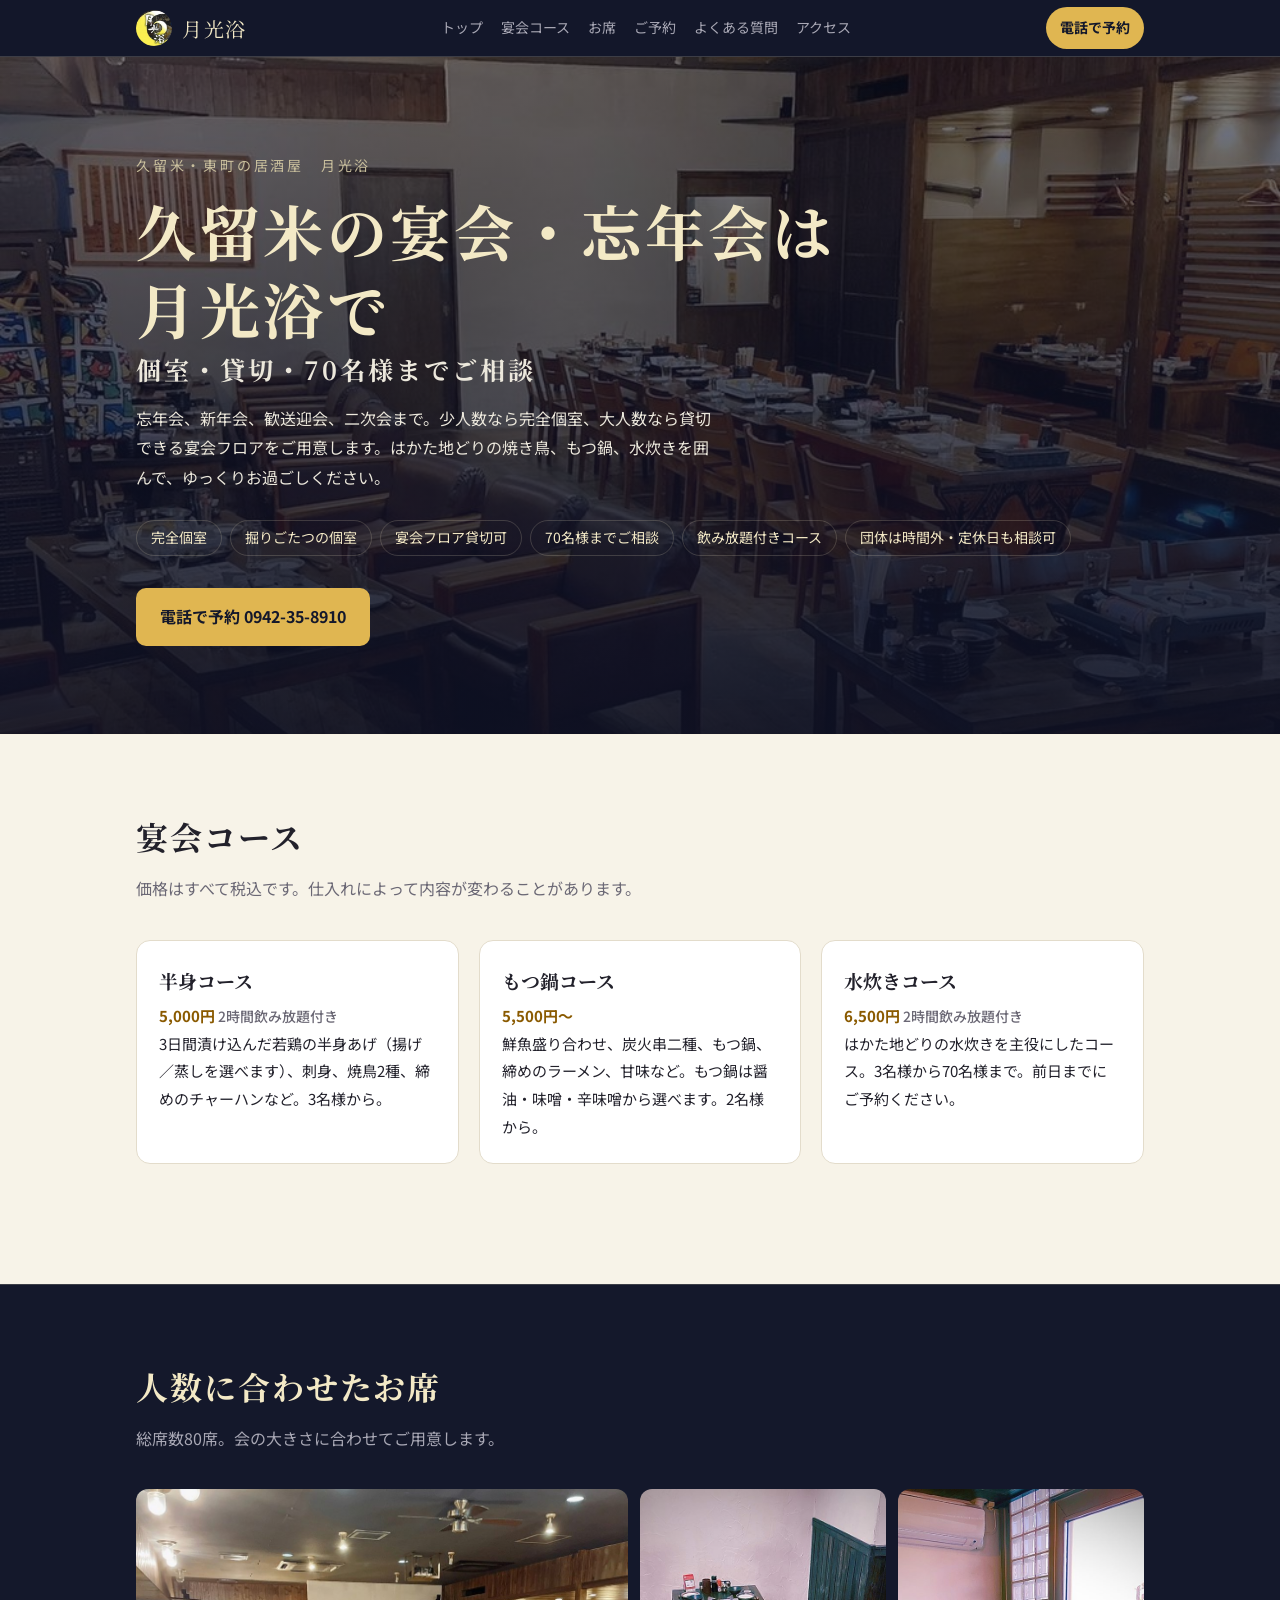
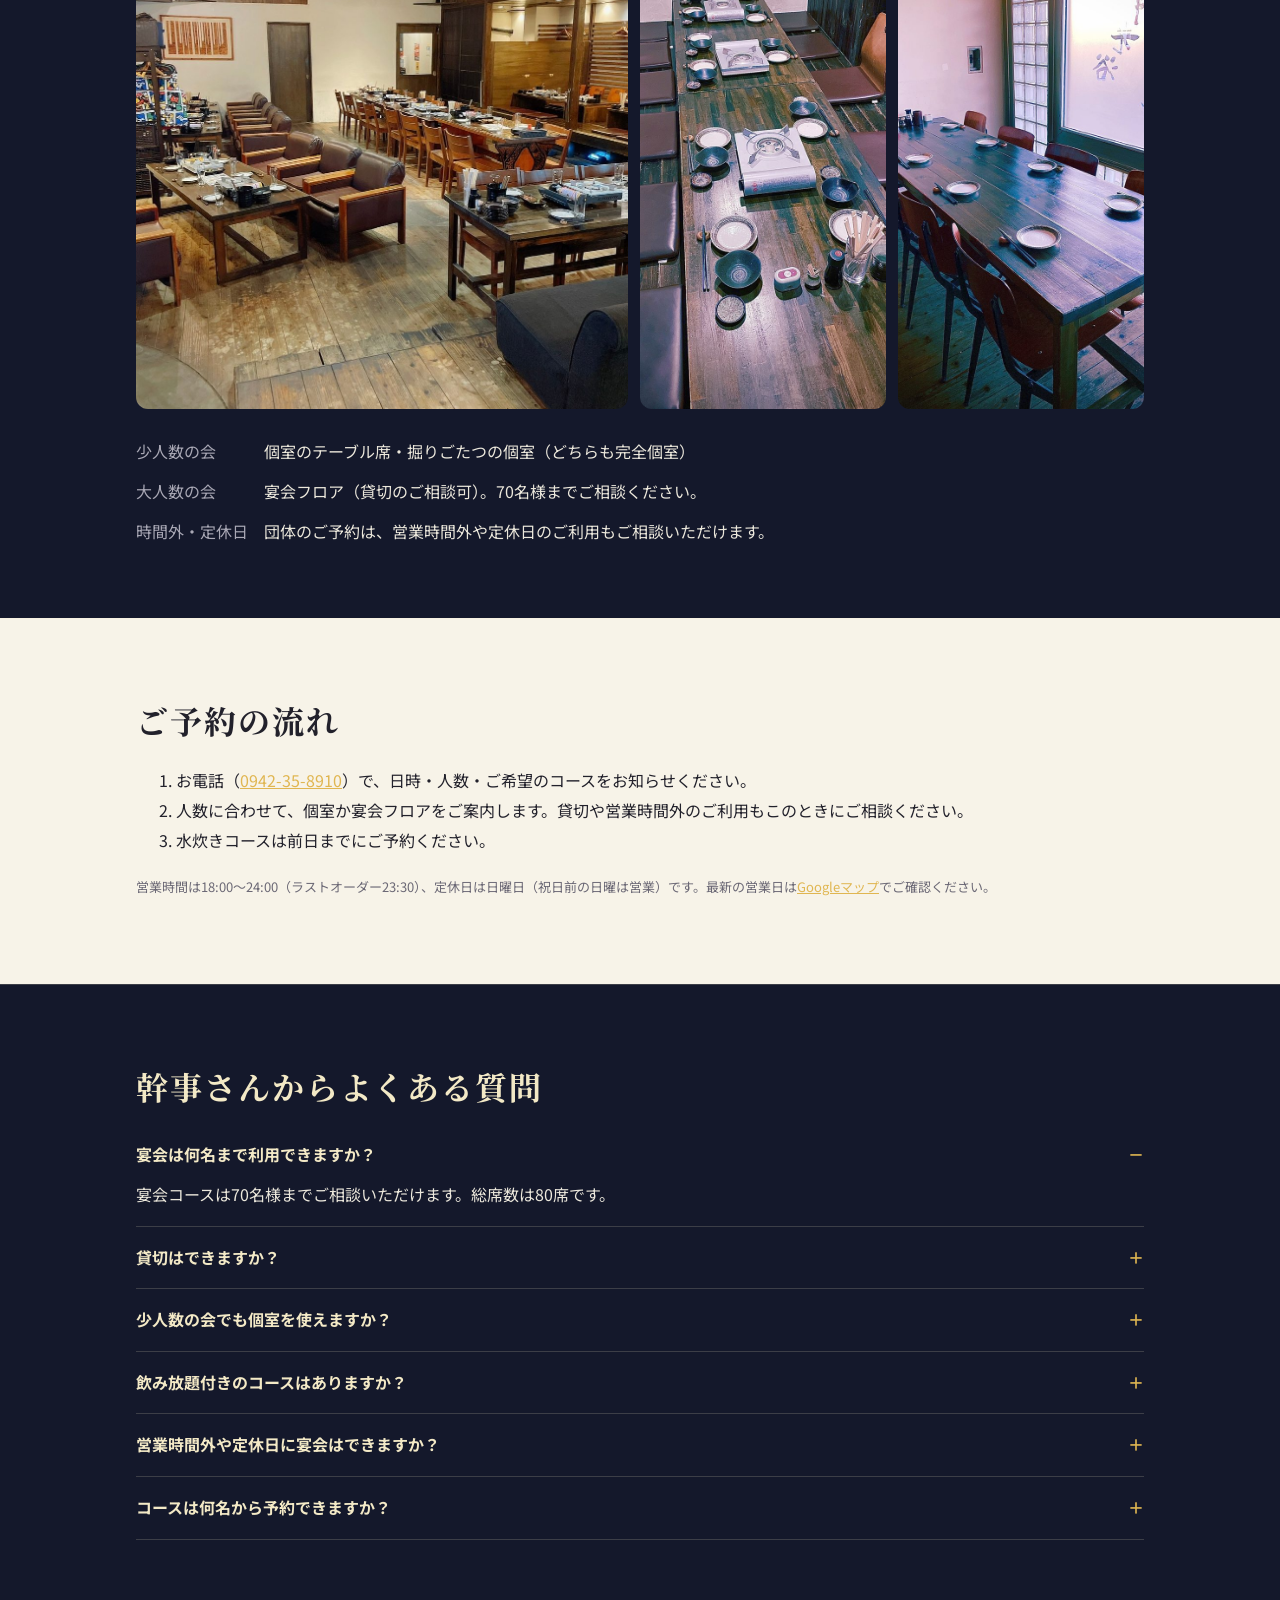
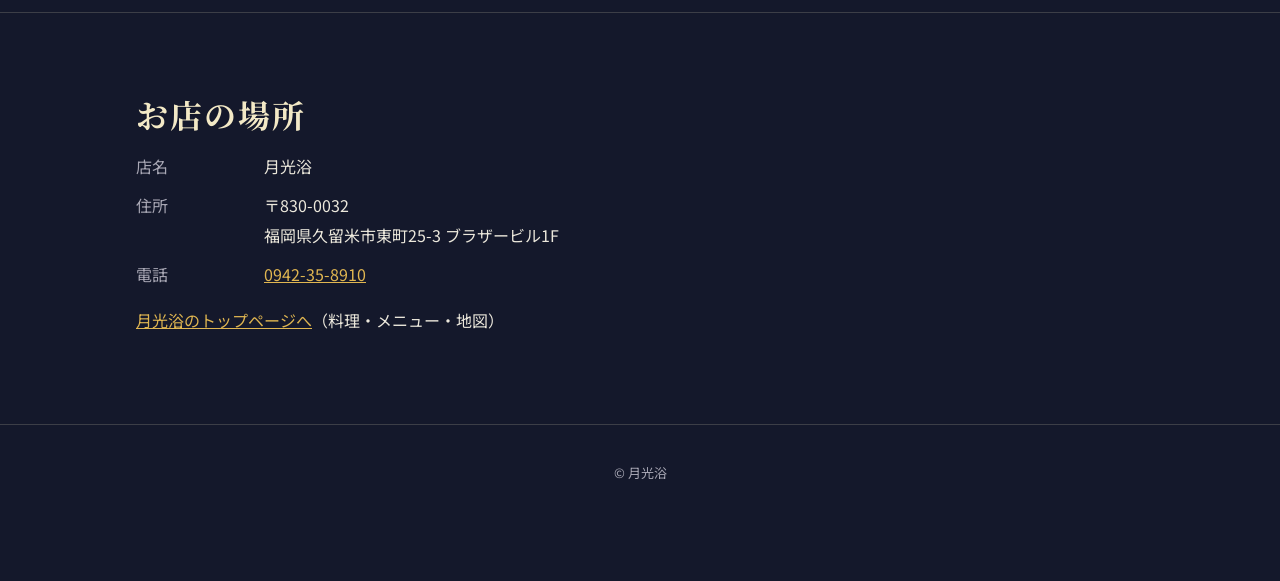
==== enkai/index.html @ 6325808b "宴会・忘年会のページ、メニューの構造化データ、サイトマップを追加 料理写真を画像要素にして画像検索に載るようにし、画像の大きさを指定。CSSを style.css に分けて2ページで共有。  Co-A" ====
<!doctype html>
<html lang="ja">
<head>
<meta charset="utf-8">
<meta name="viewport" content="width=device-width, initial-scale=1">
<title>久留米の宴会・忘年会・歓送迎会｜月光浴（個室・貸切・70名様まで）</title>
<meta name="description" content="久留米・東町の居酒屋「月光浴」の宴会案内。完全個室と貸切できる宴会フロア、飲み放題付きコース5,000円から。忘年会・新年会・歓送迎会・二次会に。70名様までご相談、団体は営業時間外や定休日もご相談ください。ご予約は0942-35-8910。">
<meta property="og:type" content="website">
<meta property="og:title" content="久留米の宴会・忘年会は月光浴｜個室・貸切・70名様まで">
<meta property="og:description" content="完全個室と貸切できる宴会フロア。飲み放題付きコース5,000円から。">
<meta property="og:image" content="https://imprint283-boop.github.io/gekkoyoku/images/floor.jpg">
<meta property="og:url" content="https://imprint283-boop.github.io/gekkoyoku/enkai/">
<link rel="canonical" href="https://imprint283-boop.github.io/gekkoyoku/enkai/">
<meta name="theme-color" content="#14182b">
<link rel="preconnect" href="https://fonts.googleapis.com">
<link rel="preconnect" href="https://fonts.gstatic.com" crossorigin>
<link href="https://fonts.googleapis.com/css2?family=Noto+Serif+JP:wght@500;700&family=Noto+Sans+JP:wght@400;500;700&display=swap" rel="stylesheet">
<link rel="stylesheet" href="../style.css">
<script type="application/ld+json">
{
  "@context": "https://schema.org",
  "@type": "BreadcrumbList",
  "itemListElement": [
    { "@type": "ListItem", "position": 1, "name": "月光浴", "item": "https://imprint283-boop.github.io/gekkoyoku/" },
    { "@type": "ListItem", "position": 2, "name": "宴会・忘年会", "item": "https://imprint283-boop.github.io/gekkoyoku/enkai/" }
  ]
}
</script>
<script type="application/ld+json">
{
  "@context": "https://schema.org",
  "@type": "FAQPage",
  "about": { "@id": "https://imprint283-boop.github.io/gekkoyoku/#restaurant" },
  "mainEntity": [
    { "@type": "Question", "name": "宴会は何名まで利用できますか？",
      "acceptedAnswer": { "@type": "Answer", "text": "宴会コースは70名様までご相談いただけます。総席数は80席です。" } },
    { "@type": "Question", "name": "貸切はできますか？",
      "acceptedAnswer": { "@type": "Answer", "text": "はい。宴会フロアの貸切をご相談いただけます。日時と人数をお電話（0942-35-8910）でお知らせください。" } },
    { "@type": "Question", "name": "少人数の会でも個室を使えますか？",
      "acceptedAnswer": { "@type": "Answer", "text": "はい。個室のテーブル席と掘りごたつの個室があり、どちらも完全個室です。人数に合わせてお席をご用意します。" } },
    { "@type": "Question", "name": "飲み放題付きのコースはありますか？",
      "acceptedAnswer": { "@type": "Answer", "text": "半身コース（5,000円）と水炊きコース（6,500円）は2時間飲み放題付きです。もつ鍋コースは5,500円からです。価格はすべて税込です。" } },
    { "@type": "Question", "name": "営業時間外や定休日に宴会はできますか？",
      "acceptedAnswer": { "@type": "Answer", "text": "団体のご予約は、営業時間外や定休日のご利用もご相談いただけます。お早めにお電話でご相談ください。" } },
    { "@type": "Question", "name": "コースは何名から予約できますか？",
      "acceptedAnswer": { "@type": "Answer", "text": "半身コースと水炊きコースは3名様から、もつ鍋コースは2名様からです。水炊きは前日までのご予約が必要です。" } }
  ]
}
</script>
</head>
<body>

<header class="bar">
  <div class="wrap">
    <a class="logo" href="../"><img src="https://imprint283-boop.github.io/gekkoyoku/images/logo.jpg" alt="" width="36" height="36">月光浴</a>
    <nav aria-label="サイト内">
      <a href="../">トップ</a>
      <a href="#course">宴会コース</a>
      <a href="#seki">お席</a>
      <a href="#yoyaku">ご予約</a>
      <a href="#faq">よくある質問</a>
      <a href="../#access">アクセス</a>
    </nav>
    <a class="tel-btn" href="tel:0942358910">電話で予約</a>
  </div>
</header>

<main id="top">
  <div class="hero" style="background-image:linear-gradient(180deg, rgba(14,17,36,.55), rgba(14,17,36,.92)), url(../images/floor.jpg)">
    <div class="wrap">
      <p class="eyebrow">久留米・東町の居酒屋　月光浴</p>
      <h1>久留米の宴会・忘年会は<br>月光浴で<small>個室・貸切・70名様までご相談</small></h1>
      <p class="lead">忘年会、新年会、歓送迎会、二次会まで。少人数なら完全個室、大人数なら貸切できる宴会フロアをご用意します。はかた地どりの焼き鳥、もつ鍋、水炊きを囲んで、ゆっくりお過ごしください。</p>
      <ul class="chips">
        <li>完全個室</li><li>掘りごたつの個室</li><li>宴会フロア貸切可</li><li>70名様までご相談</li><li>飲み放題付きコース</li><li>団体は時間外・定休日も相談可</li>
      </ul>
      <div class="cta">
        <a class="btn primary" href="tel:0942358910">電話で予約 0942-35-8910</a>
      </div>
    </div>
  </div>

  <section id="course" class="paper">
    <div class="wrap">
      <h2>宴会コース</h2>
      <p class="sub">価格はすべて税込です。仕入れによって内容が変わることがあります。</p>
      <div class="courses">
        <div class="course">
          <h3>半身コース</h3>
          <p class="price">5,000円 <small>2時間飲み放題付き</small></p>
          <p>3日間漬け込んだ若鶏の半身あげ（揚げ／蒸しを選べます）、刺身、焼鳥2種、締めのチャーハンなど。3名様から。</p>
        </div>
        <div class="course">
          <h3>もつ鍋コース</h3>
          <p class="price">5,500円〜</p>
          <p>鮮魚盛り合わせ、炭火串二種、もつ鍋、締めのラーメン、甘味など。もつ鍋は醤油・味噌・辛味噌から選べます。2名様から。</p>
        </div>
        <div class="course">
          <h3>水炊きコース</h3>
          <p class="price">6,500円 <small>2時間飲み放題付き</small></p>
          <p>はかた地どりの水炊きを主役にしたコース。3名様から70名様まで。前日までにご予約ください。</p>
        </div>
      </div>
    </div>
  </section>

  <section id="seki">
    <div class="wrap">
      <h2>人数に合わせたお席</h2>
      <p class="sub">総席数80席。会の大きさに合わせてご用意します。</p>
      <div class="floor">
        <img src="https://imprint283-boop.github.io/gekkoyoku/images/floor.jpg" width="1000" height="1333" alt="長テーブルが並ぶ宴会フロア" loading="lazy">
        <img src="https://imprint283-boop.github.io/gekkoyoku/images/horigotatsu.jpg" width="900" height="1200" alt="鍋の準備ができた掘りごたつの個室" loading="lazy">
        <img src="https://imprint283-boop.github.io/gekkoyoku/images/table-room.jpg" width="900" height="1200" alt="窓のある個室のテーブル席" loading="lazy">
      </div>
      <dl style="margin-top:28px">
        <dt>少人数の会</dt><dd>個室のテーブル席・掘りごたつの個室（どちらも完全個室）</dd>
        <dt>大人数の会</dt><dd>宴会フロア（貸切のご相談可）。70名様までご相談ください。</dd>
        <dt>時間外・定休日</dt><dd>団体のご予約は、営業時間外や定休日のご利用もご相談いただけます。</dd>
      </dl>
    </div>
  </section>

  <section id="yoyaku" class="paper">
    <div class="wrap">
      <h2>ご予約の流れ</h2>
      <ol>
        <li>お電話（<a href="tel:0942358910">0942-35-8910</a>）で、日時・人数・ご希望のコースをお知らせください。</li>
        <li>人数に合わせて、個室か宴会フロアをご案内します。貸切や営業時間外のご利用もこのときにご相談ください。</li>
        <li>水炊きコースは前日までにご予約ください。</li>
      </ol>
      <p class="fine">営業時間は18:00〜24:00（ラストオーダー23:30）、定休日は日曜日（祝日前の日曜は営業）です。最新の営業日は<a href="https://www.google.com/maps/search/?api=1&amp;query=%E6%9C%88%E5%85%89%E6%B5%B4%20%E4%B9%85%E7%95%99%E7%B1%B3%E5%B8%82%E6%9D%B1%E7%94%BA25-3" rel="noopener">Googleマップ</a>でご確認ください。</p>
    </div>
  </section>

  <section id="faq">
    <div class="wrap">
      <h2>幹事さんからよくある質問</h2>
      <details open><summary>宴会は何名まで利用できますか？</summary><p>宴会コースは70名様までご相談いただけます。総席数は80席です。</p></details>
      <details><summary>貸切はできますか？</summary><p>はい。宴会フロアの貸切をご相談いただけます。日時と人数をお電話（0942-35-8910）でお知らせください。</p></details>
      <details><summary>少人数の会でも個室を使えますか？</summary><p>はい。個室のテーブル席と掘りごたつの個室があり、どちらも完全個室です。人数に合わせてお席をご用意します。</p></details>
      <details><summary>飲み放題付きのコースはありますか？</summary><p>半身コース（5,000円）と水炊きコース（6,500円）は2時間飲み放題付きです。もつ鍋コースは5,500円からです。価格はすべて税込です。</p></details>
      <details><summary>営業時間外や定休日に宴会はできますか？</summary><p>団体のご予約は、営業時間外や定休日のご利用もご相談いただけます。お早めにお電話でご相談ください。</p></details>
      <details><summary>コースは何名から予約できますか？</summary><p>半身コースと水炊きコースは3名様から、もつ鍋コースは2名様からです。水炊きは前日までのご予約が必要です。</p></details>
    </div>
  </section>

  <section id="access">
    <div class="wrap">
      <h2>お店の場所</h2>
      <dl>
        <dt>店名</dt><dd>月光浴</dd>
        <dt>住所</dt><dd>〒830-0032<br>福岡県久留米市東町25-3 ブラザービル1F</dd>
        <dt>電話</dt><dd><a href="tel:0942358910">0942-35-8910</a></dd>
      </dl>
      <p><a href="../">月光浴のトップページへ</a>（料理・メニュー・地図）</p>
    </div>
  </section>
</main>

<footer>
  <div class="wrap">© 月光浴</div>
</footer>

<div class="float-tel"><a class="btn primary" href="tel:0942358910">電話で予約 0942-35-8910</a></div>
</body>
</html>
---- style.css ----
img { max-width: 100%; height: auto; }
  :root {
    --night: #14182b;
    --night-2: #1c2140;
    --moon: #f3e9c6;
    --moon-dim: #c9bf9d;
    --text: #ece8dc;
    --muted: #a9a8b5;
    --line: rgba(243, 233, 198, 0.18);
    --accent: #e0b651;
    --paper: #f7f3e8;
    --ink: #22212b;
  }
  * { box-sizing: border-box; }
  html { scroll-behavior: smooth; }
  body {
    margin: 0;
    background: var(--night);
    color: var(--text);
    font-family: "Noto Sans JP", system-ui, sans-serif;
    font-size: 16px;
    line-height: 1.85;
    -webkit-text-size-adjust: 100%;
  }
  img { max-width: 100%; display: block; }
  a { color: var(--accent); }
  .wrap { max-width: 1040px; margin: 0 auto; padding: 0 16px; }

  /* header */
  .bar {
    position: sticky; top: 0; z-index: 10;
    background: rgba(20, 24, 43, 0.92);
    backdrop-filter: blur(6px);
    border-bottom: 1px solid var(--line);
  }
  .bar .wrap { display: flex; align-items: center; justify-content: space-between; height: 56px; gap: 12px; }
  .logo img { width: 36px; height: 36px; border-radius: 50%; }
  .logo { display: flex; align-items: center; gap: 10px; font-family: "Noto Serif JP", serif; font-size: 20px; color: var(--moon); text-decoration: none; letter-spacing: .08em; white-space: nowrap; }
  .bar nav { display: flex; gap: 18px; font-size: 14px; }
  .bar nav a { color: var(--muted); text-decoration: none; }
  .bar nav a:hover { color: var(--moon); }
  .tel-btn {
    background: var(--accent); color: var(--night); font-weight: 700;
    padding: 8px 14px; border-radius: 999px; text-decoration: none; font-size: 14px; white-space: nowrap;
  }
  @media (max-width: 720px) { .bar nav { display: none; } }

  /* hero */
  .hero {
    position: relative; overflow: hidden;
    padding: 96px 0 88px;
    background:
      linear-gradient(90deg, rgba(20,24,43,.94) 0%, rgba(20,24,43,.78) 55%, rgba(20,24,43,.35) 100%),
      url(images/hero.jpg) center 40% / cover no-repeat, var(--night);
  }
  .hero .eyebrow { color: var(--moon-dim); font-size: 14px; letter-spacing: .2em; margin: 0 0 12px; }
  .hero h1 {
    font-family: "Noto Serif JP", serif; font-weight: 700; color: var(--moon);
    font-size: clamp(34px, 7vw, 60px); line-height: 1.3; margin: 0 0 18px; letter-spacing: .06em;
  }
  .hero h1 small { display: block; font-size: .42em; color: var(--text); letter-spacing: .12em; margin-top: 6px; }
  .hero .lead { max-width: 36em; color: var(--text); margin: 0 0 28px; }
  .chips { display: flex; flex-wrap: wrap; gap: 8px; margin: 0 0 32px; padding: 0; list-style: none; }
  .chips li { border: 1px solid var(--line); border-radius: 999px; padding: 4px 14px; font-size: 14px; color: var(--moon); }
  .cta { display: flex; flex-wrap: wrap; gap: 12px; }
  .btn {
    display: inline-flex; align-items: center; justify-content: center; gap: 8px;
    padding: 14px 24px; border-radius: 10px; text-decoration: none; font-weight: 700; min-height: 48px;
  }
  .btn.primary { background: var(--accent); color: var(--night); }
  .btn.ghost { border: 1px solid var(--moon-dim); color: var(--moon); }

  /* sections */
  section { padding: 72px 0; border-top: 1px solid var(--line); }
  h2 {
    font-family: "Noto Serif JP", serif; color: var(--moon); font-size: clamp(24px, 4.5vw, 32px);
    margin: 0 0 8px; letter-spacing: .06em;
  }
  .sub { color: var(--muted); margin: 0 0 36px; }

  .dishes { display: grid; grid-template-columns: repeat(3, minmax(0,1fr)); gap: 24px; }
  @media (max-width: 860px) { .dishes { grid-template-columns: 1fr; } }
  .dish { background: var(--night-2); border: 1px solid var(--line); border-radius: 14px; overflow: hidden; }
  .photo {
    aspect-ratio: 4 / 3; background: #262b4d center / cover no-repeat;
    display: flex; align-items: flex-end;
  }
  .photo span { font-size: 12px; color: var(--muted); padding: 8px 12px; }
  .dish .body { padding: 20px 22px 24px; }
  .dish h3 { font-family: "Noto Serif JP", serif; color: var(--moon); font-size: 21px; margin: 0 0 8px; }
  .dish p { margin: 0 0 10px; }
  .dish .note { font-size: 14px; color: var(--muted); margin: 0; }

  .gallery { display: grid; grid-template-columns: repeat(5, minmax(0,1fr)); gap: 12px; }
  @media (max-width: 860px) { .gallery { grid-template-columns: repeat(2, minmax(0,1fr)); } .gallery figure:first-child { grid-column: 1 / -1; } }
  .gallery figure { margin: 0; }
  .gallery img { width: 100%; aspect-ratio: 3 / 4; object-fit: cover; border-radius: 12px; }
  .gallery figure:first-child img { aspect-ratio: auto; height: 100%; max-height: 420px; }
  .gallery figcaption { font-size: 13px; color: var(--muted); margin-top: 6px; }
  .floor { display: grid; grid-template-columns: minmax(0,2fr) minmax(0,1fr) minmax(0,1fr); gap: 12px; }
  @media (max-width: 860px) { .floor { grid-template-columns: 1fr 1fr; } .floor img:first-child { grid-column: 1 / -1; } }
  .floor img { width: 100%; height: 100%; aspect-ratio: 3 / 4; object-fit: cover; border-radius: 12px; }
  .floor img:first-child { aspect-ratio: auto; max-height: 520px; }
  .room-sub { display: grid; grid-template-columns: minmax(0,1fr) minmax(0,1fr); gap: 12px; margin-top: 12px; }
  .room-sub img { width: 100%; aspect-ratio: 4 / 3; object-fit: cover; border-radius: 12px; }
  .front { margin: 24px 0 0; }
  .front img { width: 100%; max-height: 360px; object-fit: cover; border-radius: 14px; }
  .front figcaption { font-size: 13px; color: var(--muted); margin-top: 6px; }
  .room { display: grid; grid-template-columns: minmax(0,1.1fr) minmax(0,1fr); gap: 32px; align-items: center; }
  @media (max-width: 860px) { .room { grid-template-columns: minmax(0,1fr); } }
  .room .photo { border-radius: 14px; aspect-ratio: 16 / 10; }
  .facts { list-style: none; margin: 20px 0 0; padding: 0; display: grid; grid-template-columns: repeat(3, minmax(0,1fr)); gap: 12px; }
  .facts li { background: var(--night-2); border: 1px solid var(--line); border-radius: 12px; padding: 14px; text-align: center; }
  .facts b { display: block; font-family: "Noto Serif JP", serif; color: var(--moon); font-size: 22px; }
  .facts small { color: var(--muted); font-size: 13px; }

  /* menu & course on paper */
  .paper { background: var(--paper); color: var(--ink); }
  .paper h2 { color: var(--ink); }
  .paper .sub { color: #6b6875; }
  .courses { display: grid; grid-template-columns: repeat(3, minmax(0,1fr)); gap: 20px; margin-bottom: 48px; }
  @media (max-width: 860px) { .courses { grid-template-columns: 1fr; } }
  .course { background: #fff; border: 1px solid #e3dccb; border-radius: 14px; padding: 22px; }
  .course h3 { margin: 0 0 4px; font-family: "Noto Serif JP", serif; font-size: 19px; }
  .price { font-size: 26px; font-weight: 700; color: #8a5a00; margin: 0 0 6px; }
  .price small { font-size: 14px; color: #6b6875; font-weight: 500; }
  .course p { margin: 0; font-size: 15px; }
  .menu { display: grid; grid-template-columns: repeat(2, minmax(0,1fr)); gap: 8px 48px; }
  @media (max-width: 720px) { .menu { grid-template-columns: 1fr; } }
  .menu h3 { grid-column: 1 / -1; margin: 24px 0 4px; font-family: "Noto Serif JP", serif; font-size: 18px; border-bottom: 1px solid #d8d0bc; padding-bottom: 4px; }
  .item { display: flex; justify-content: space-between; gap: 12px; border-bottom: 1px dotted #d8d0bc; padding: 6px 0; }
  .item span:last-child { white-space: nowrap; }
  .fine { font-size: 13px; color: #6b6875; margin-top: 20px; }

  /* faq */
  details { border-bottom: 1px solid var(--line); padding: 16px 0; }
  summary { cursor: pointer; font-weight: 700; color: var(--moon); list-style: none; display: flex; justify-content: space-between; gap: 12px; }
  summary::-webkit-details-marker { display: none; }
  summary::after { content: "＋"; color: var(--accent); }
  details[open] summary::after { content: "－"; }
  details p { margin: 10px 0 0; }

  /* access */
  .info { display: grid; grid-template-columns: 1fr 1fr; gap: 32px; }
  @media (max-width: 860px) { .info { grid-template-columns: 1fr; } }
  dl { margin: 0; display: grid; grid-template-columns: 7em 1fr; gap: 10px 16px; }
  dt { color: var(--muted); }
  dd { margin: 0; }
  .map { border: 0; width: 100%; height: 320px; border-radius: 14px; background: var(--night-2); }

  footer { padding: 36px 0 96px; color: var(--muted); font-size: 13px; border-top: 1px solid var(--line); text-align: center; }

  .float-tel {
    position: fixed; left: 16px; right: 16px; bottom: 16px; z-index: 20;
    display: none; text-align: center;
  }
  @media (max-width: 720px) { .float-tel { display: block; } .float-tel .btn { width: 100%; box-shadow: 0 6px 20px rgba(0,0,0,.35); } }
  img.photo { width: 100%; height: auto; object-fit: cover; display: block; }
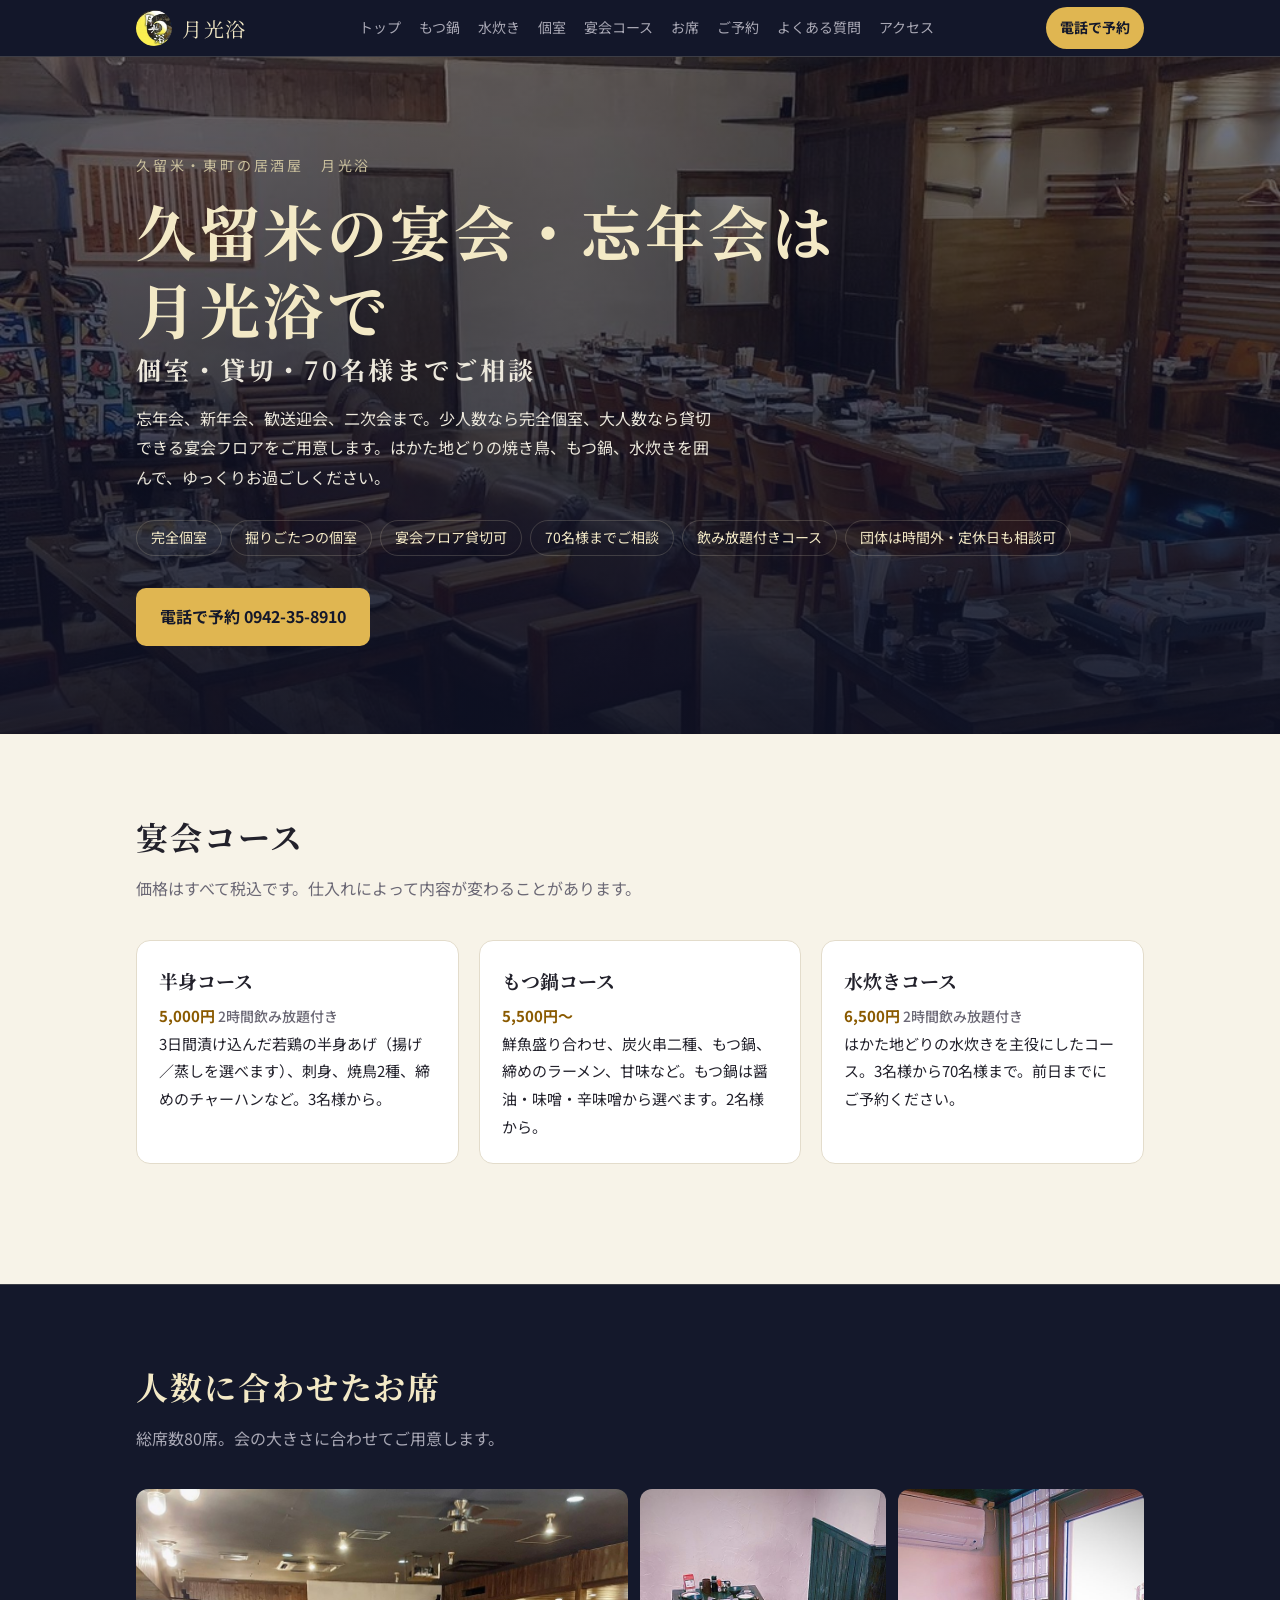
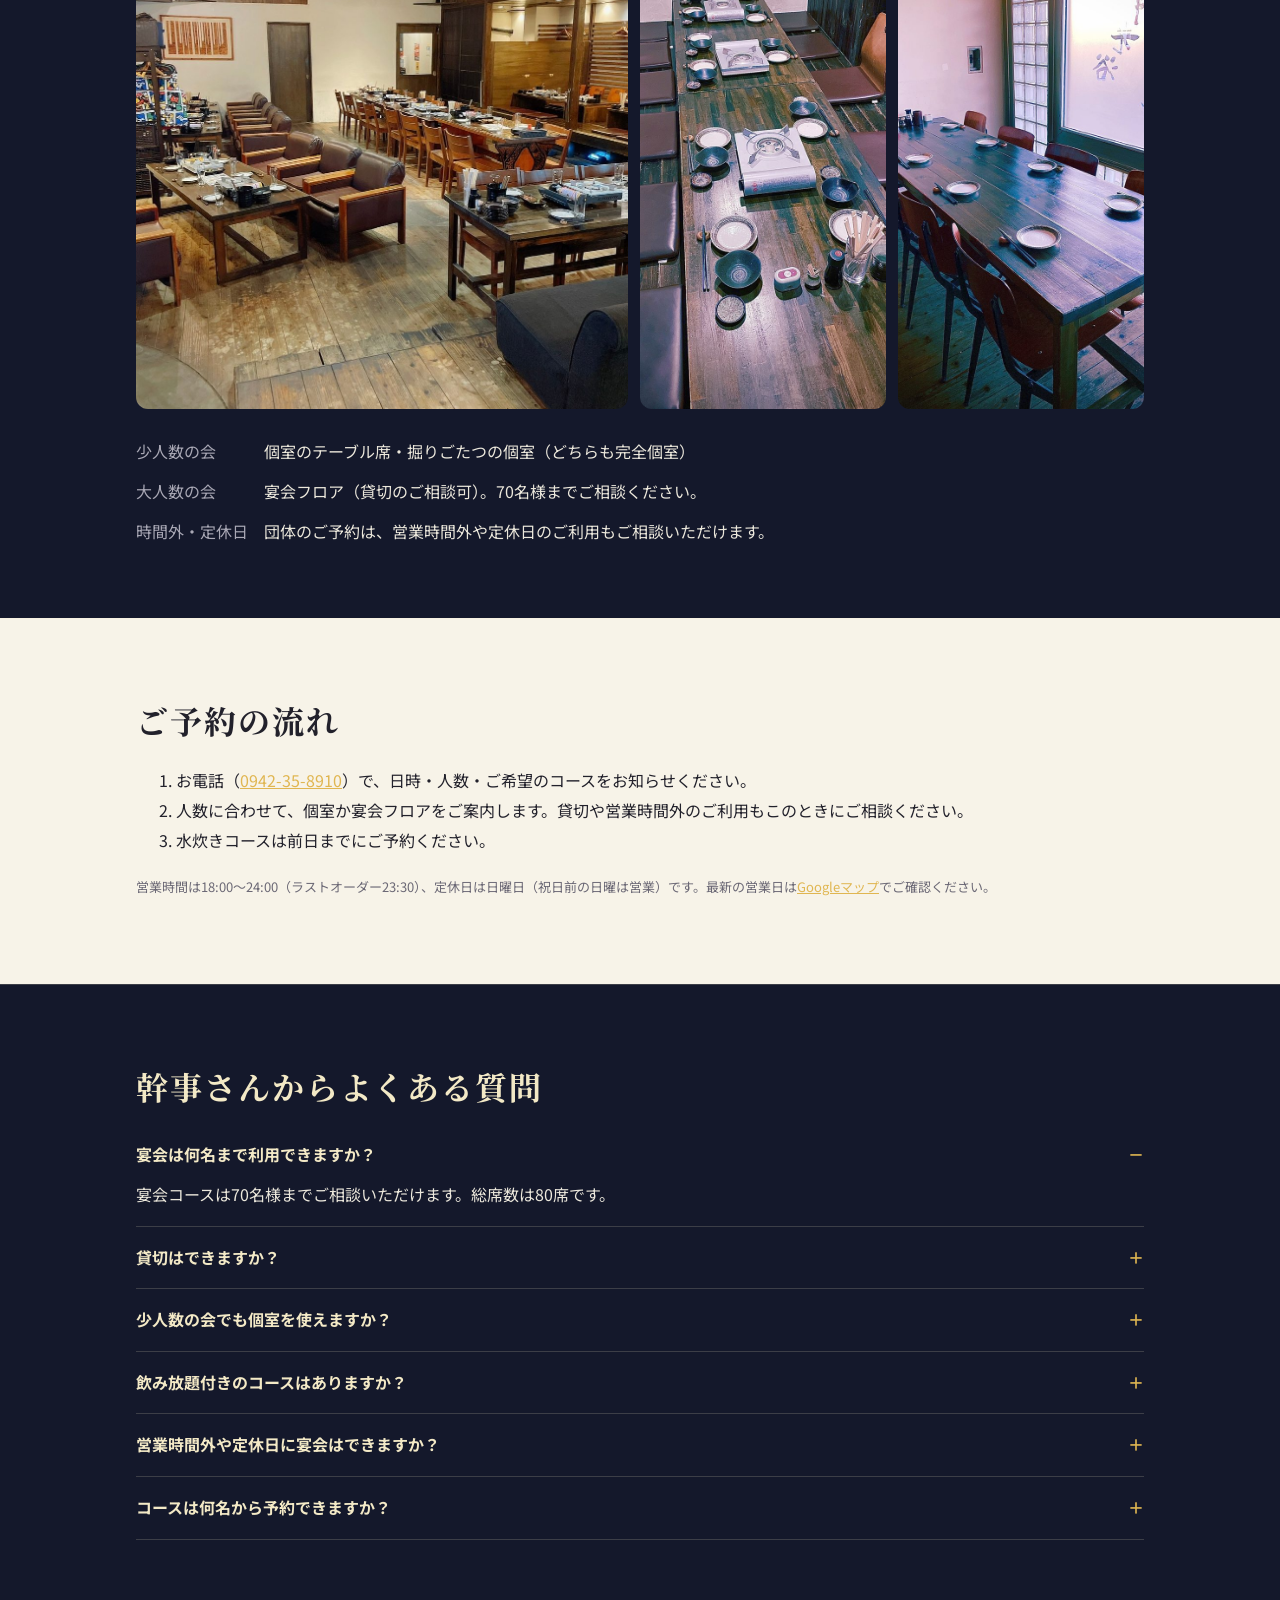
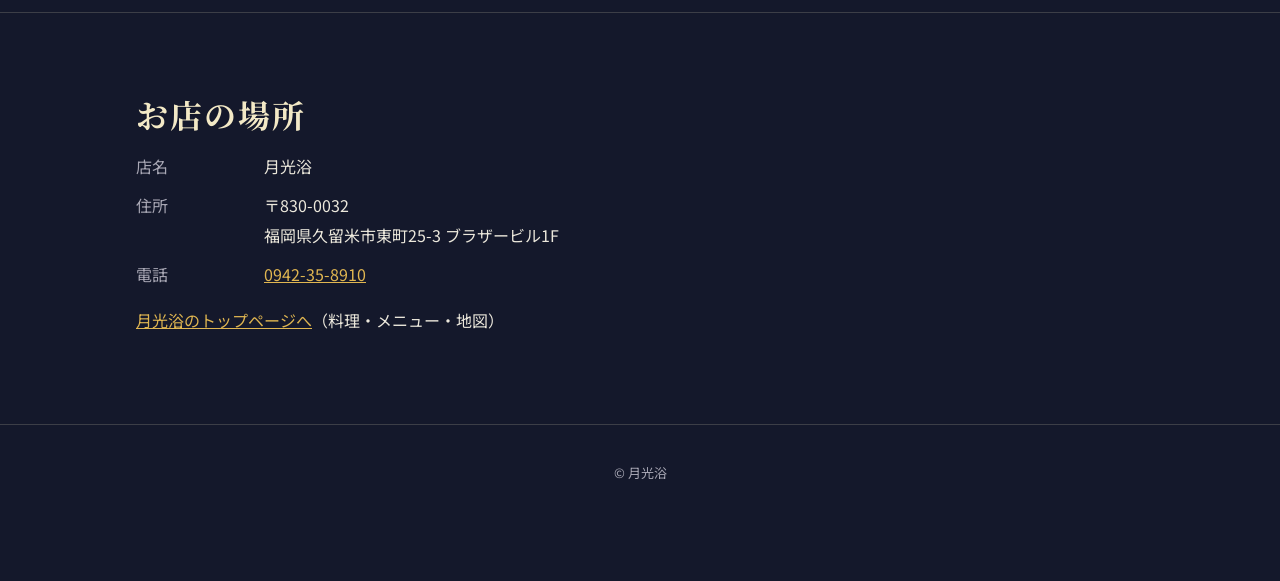
==== commit 244bc6b0: "もつ鍋・水炊き・個室のページを追加し、トップとサイトマップからつなぐ Co-Authored-By: Claude Opus 5.5 (1M context) <noreply@anthropic.c" ====
--- a/enkai/index.html
+++ b/enkai/index.html
@@ -55,6 +55,9 @@
     <a class="logo" href="../"><img src="https://imprint283-boop.github.io/gekkoyoku/images/logo.jpg" alt="" width="36" height="36">月光浴</a>
     <nav aria-label="サイト内">
       <a href="../">トップ</a>
+      <a href="../motsunabe/">もつ鍋</a>
+      <a href="../mizutaki/">水炊き</a>
+      <a href="../koshitsu/">個室</a>
       <a href="#course">宴会コース</a>
       <a href="#seki">お席</a>
       <a href="#yoyaku">ご予約</a>
--- a/style.css
+++ b/style.css
@@ -156,3 +156,4 @@
   }
   @media (max-width: 720px) { .float-tel { display: block; } .float-tel .btn { width: 100%; box-shadow: 0 6px 20px rgba(0,0,0,.35); } }
   img.photo { width: 100%; height: auto; object-fit: cover; display: block; }
+  .more-links a { margin-left: 1em; }
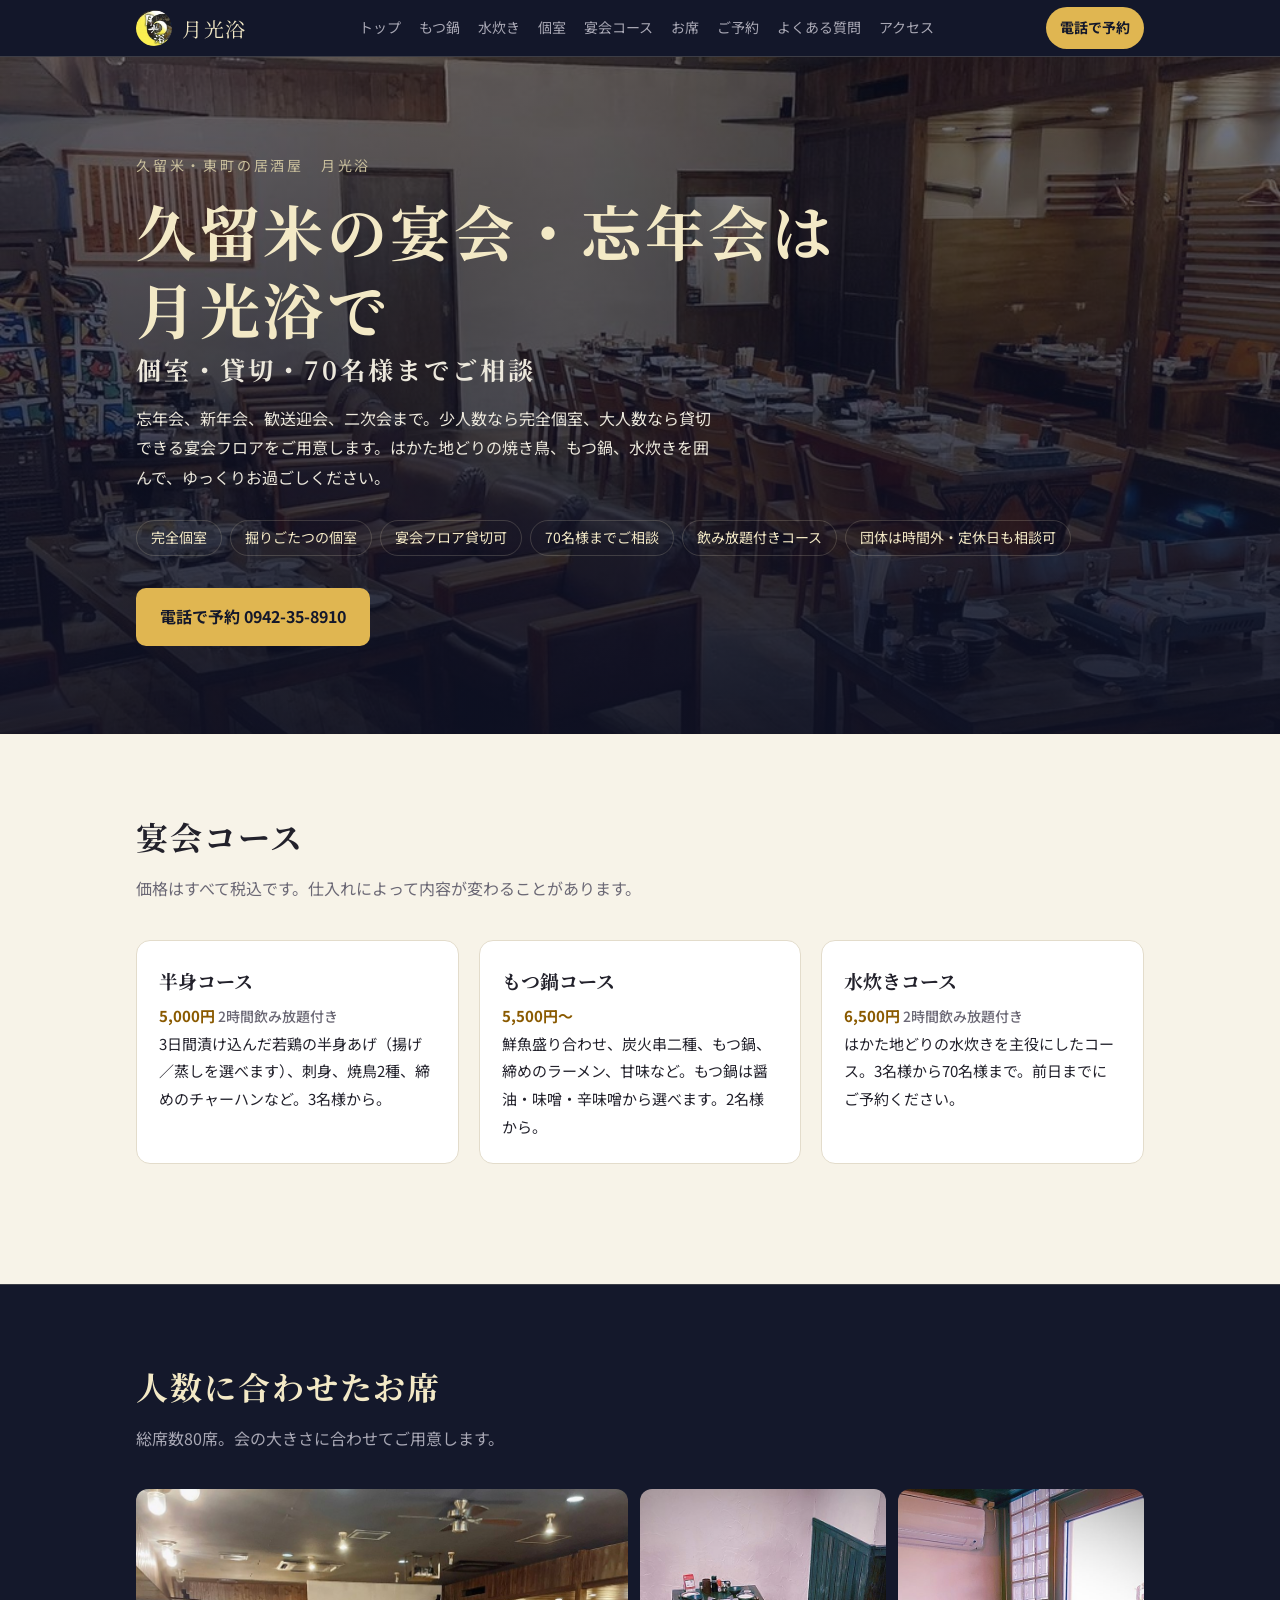
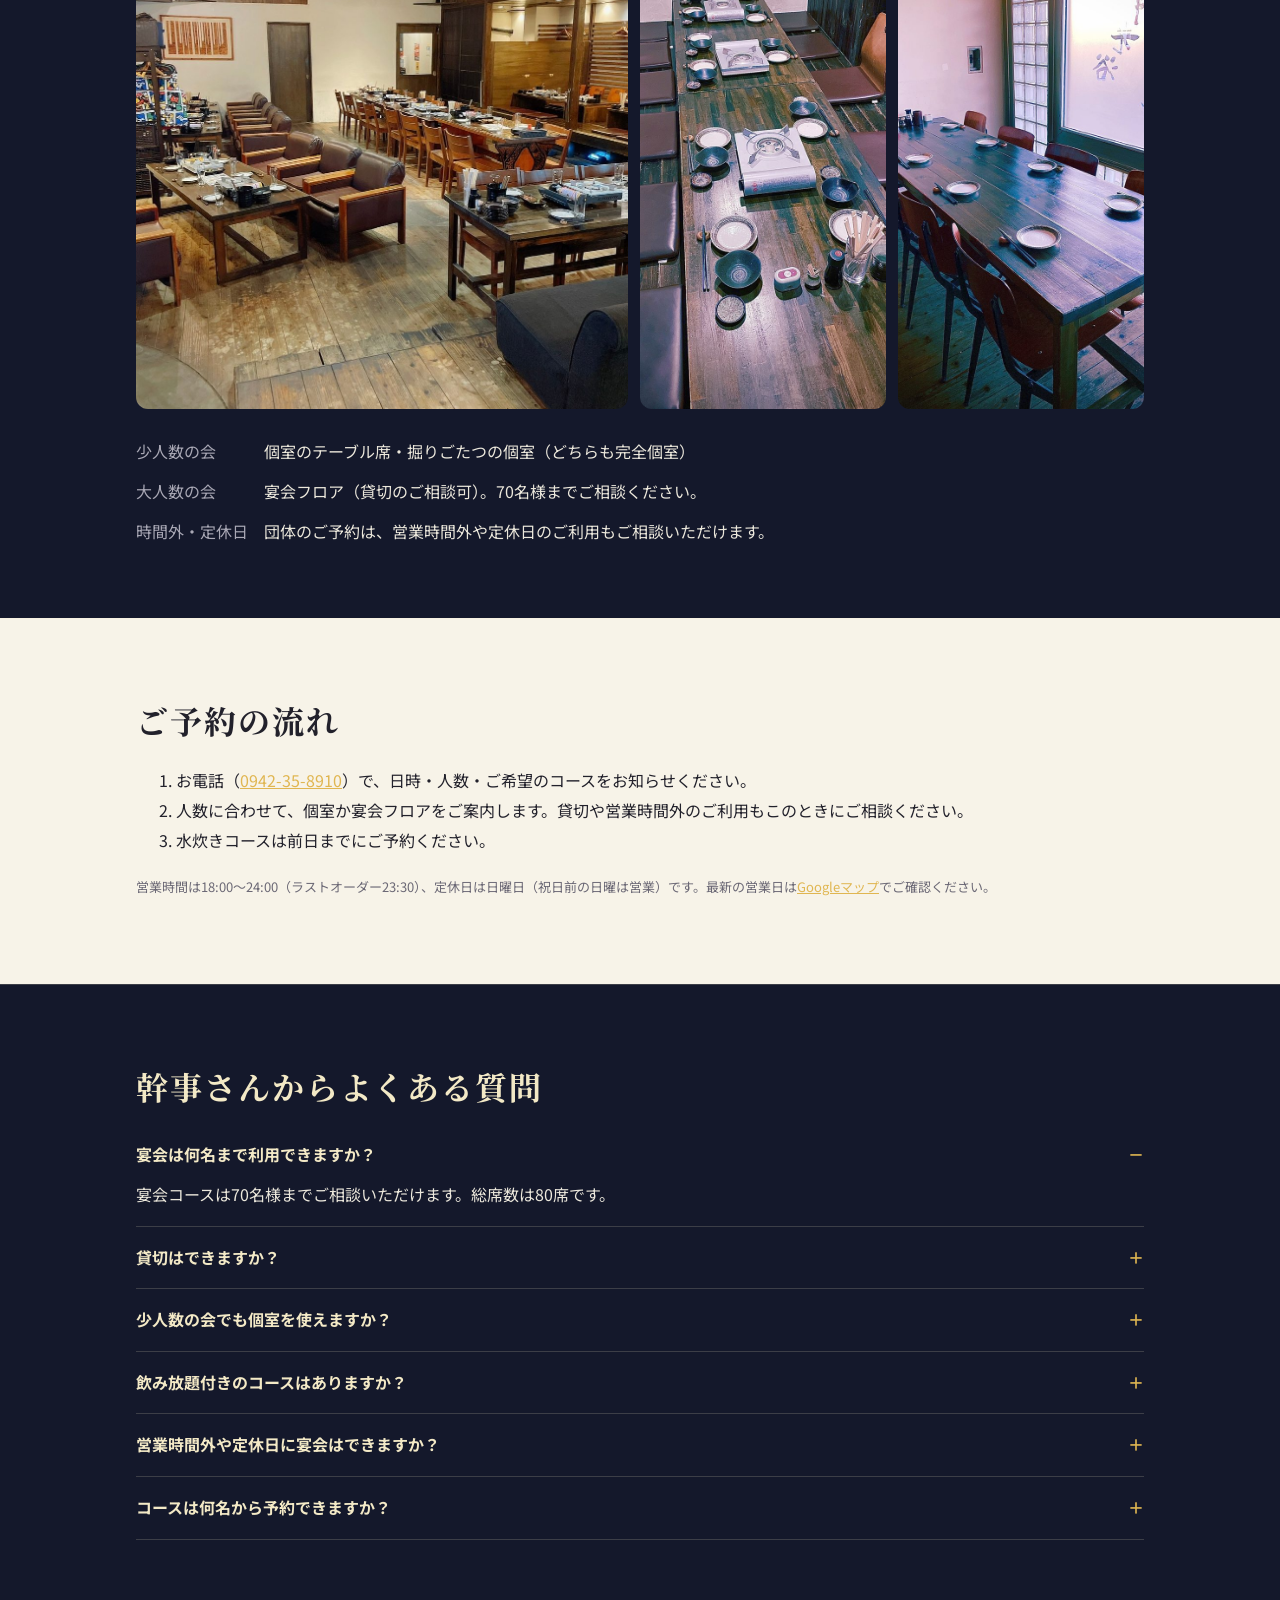
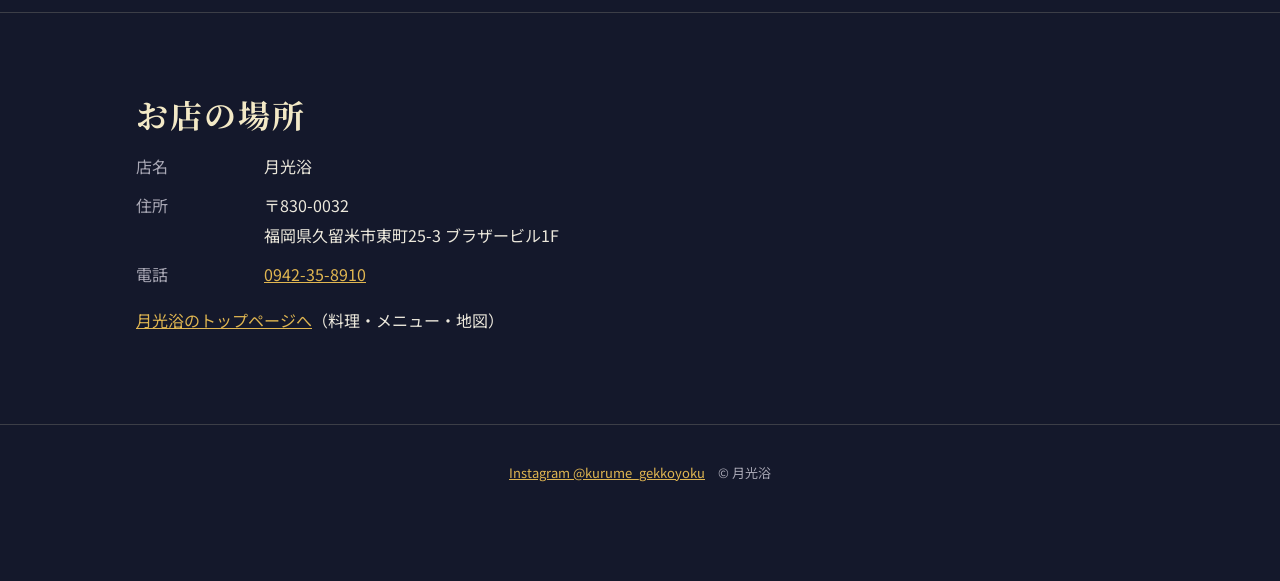
==== commit 482bb8ac: "Instagramへのリンクを全ページと構造化データに追加 Co-Authored-By: Claude Opus 5.5 (1M context) <noreply@anthropic.com> C" ====
--- a/enkai/index.html
+++ b/enkai/index.html
@@ -162,7 +162,7 @@
 </main>
 
 <footer>
-  <div class="wrap">© 月光浴</div>
+  <div class="wrap"><a href="https://www.instagram.com/kurume_gekkoyoku/" rel="noopener">Instagram @kurume_gekkoyoku</a>　© 月光浴</div>
 </footer>
 
 <div class="float-tel"><a class="btn primary" href="tel:0942358910">電話で予約 0942-35-8910</a></div>
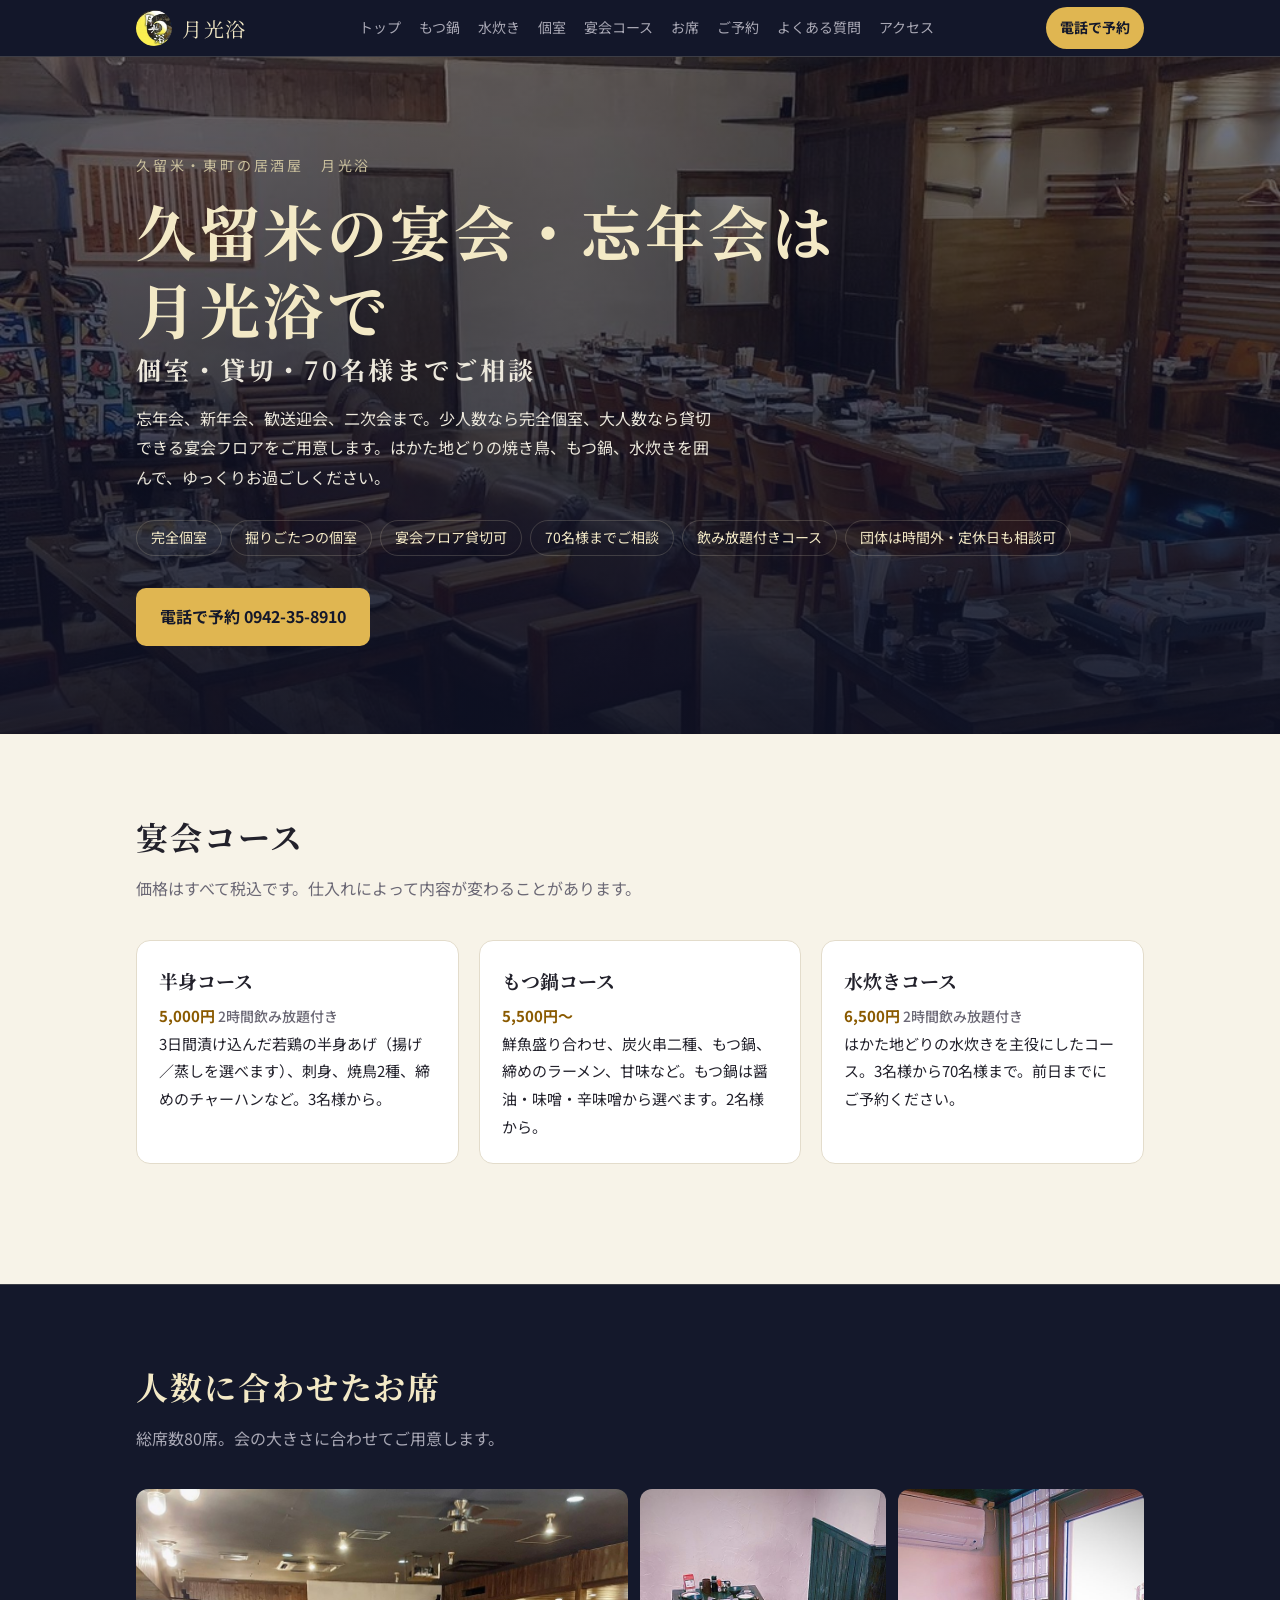
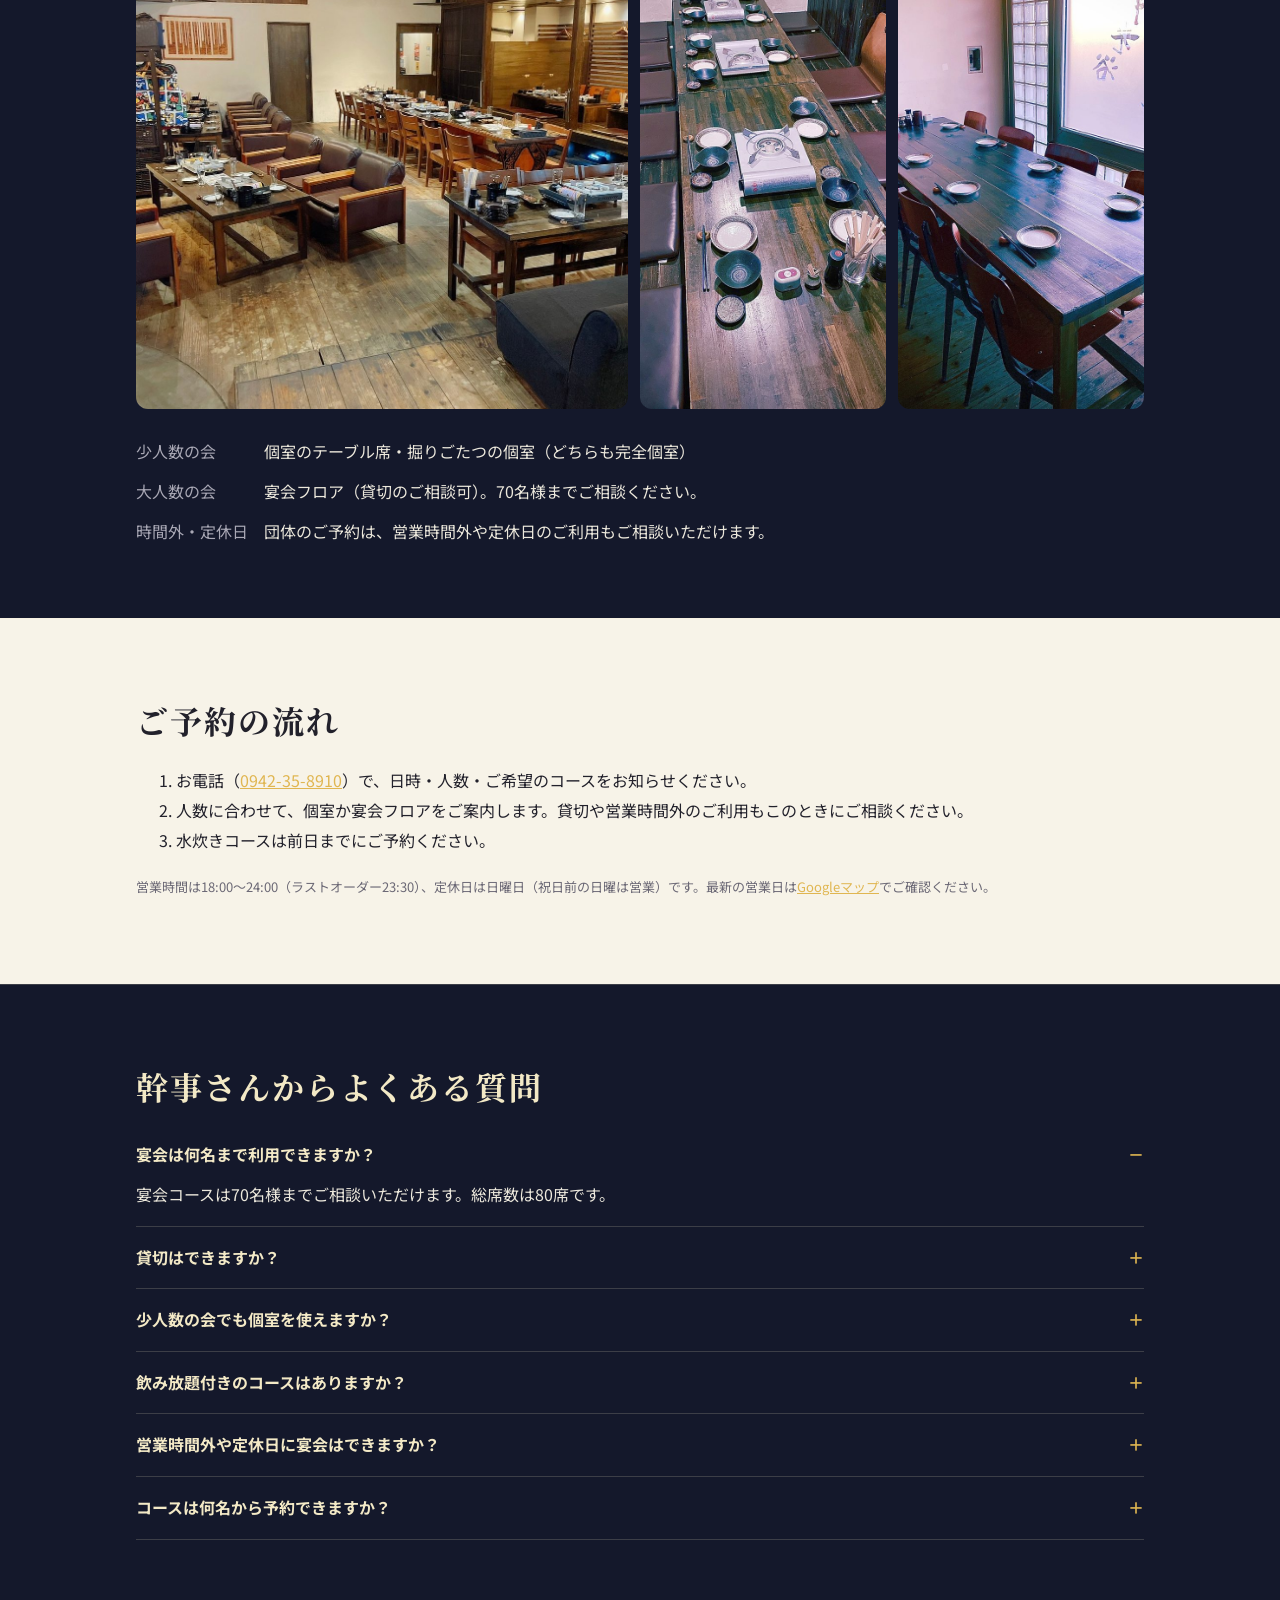
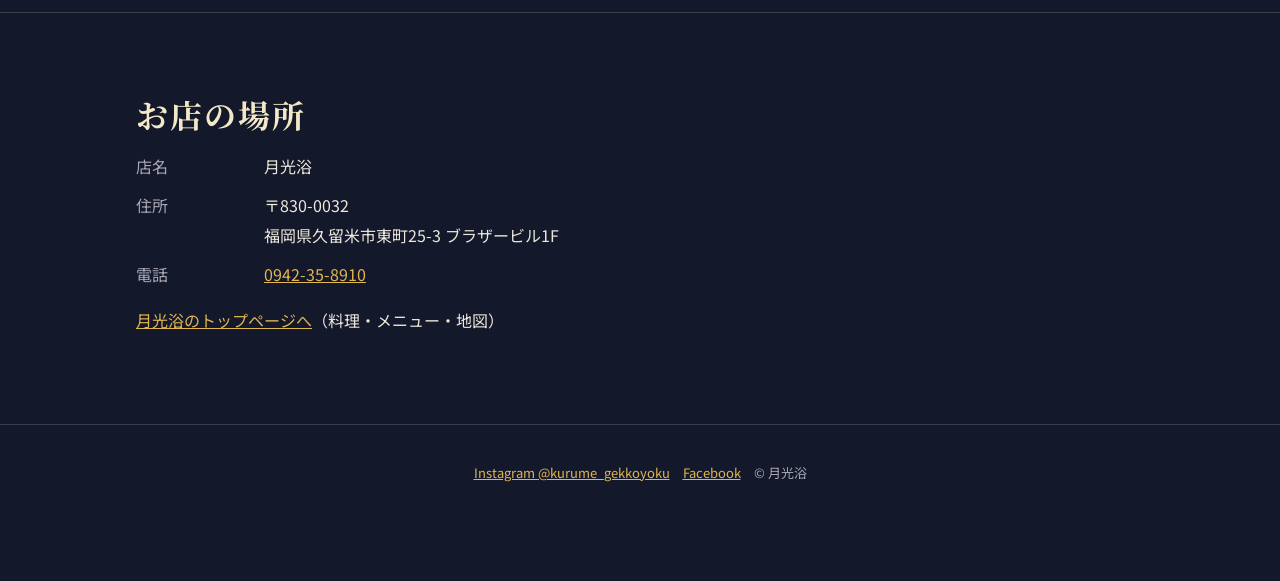
==== commit c4146c9c: "Facebookページへのリンクを全ページと構造化データに追加 Co-Authored-By: Claude Opus 5.5 (1M context) <noreply@anthropic.com>" ====
--- a/enkai/index.html
+++ b/enkai/index.html
@@ -162,7 +162,7 @@
 </main>
 
 <footer>
-  <div class="wrap"><a href="https://www.instagram.com/kurume_gekkoyoku/" rel="noopener">Instagram @kurume_gekkoyoku</a>　© 月光浴</div>
+  <div class="wrap"><a href="https://www.instagram.com/kurume_gekkoyoku/" rel="noopener">Instagram @kurume_gekkoyoku</a>　<a href="https://www.facebook.com/profile.php?id=61574297613695" rel="noopener">Facebook</a>　© 月光浴</div>
 </footer>
 
 <div class="float-tel"><a class="btn primary" href="tel:0942358910">電話で予約 0942-35-8910</a></div>
